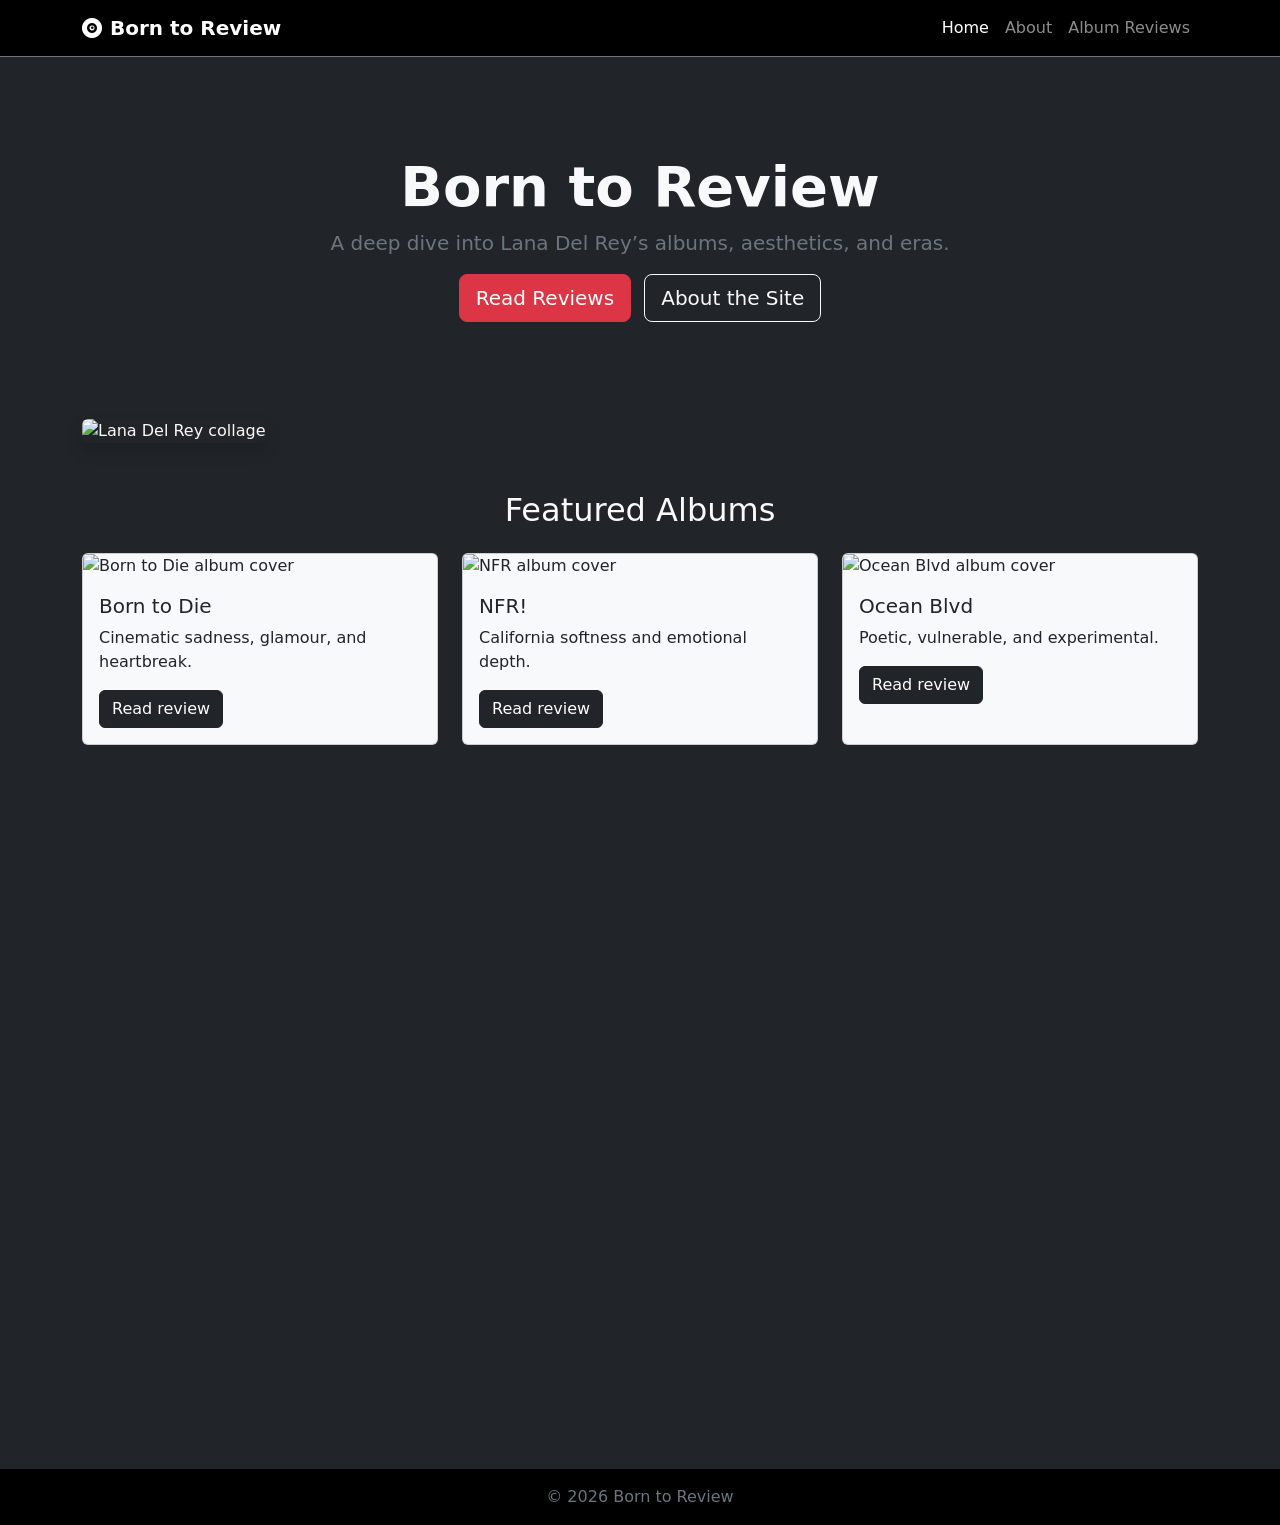
==== bootstrap-website1/index.html @ f9e99f2e "spotify" ====
<!doctype html>
<html lang="en" class="h-100">
<head>
  <meta charset="utf-8">
  <meta name="viewport" content="width=device-width, initial-scale=1">
  <title>Born to Review</title>

  <link href="https://cdn.jsdelivr.net/npm/bootstrap@5.3.8/dist/css/bootstrap.min.css" rel="stylesheet">
  <link rel="stylesheet" href="https://cdn.jsdelivr.net/npm/bootstrap-icons@1.13.1/font/bootstrap-icons.min.css">
</head>

<body class="d-flex flex-column min-vh-100 bg-dark text-light">

  <!-- NAVBAR -->
  <nav class="navbar navbar-expand-lg navbar-dark bg-black border-bottom border-secondary">
    <div class="container">
      <a class="navbar-brand fw-bold" href="index.html">
        <i class="bi bi-vinyl-fill me-2"></i>Born to Review
      </a>

      <button class="navbar-toggler" type="button" data-bs-toggle="collapse" data-bs-target="#navbar">
        <span class="navbar-toggler-icon"></span>
      </button>

      <div class="collapse navbar-collapse" id="navbar">
        <ul class="navbar-nav ms-auto">
          <li class="nav-item"><a class="nav-link active" href="index.html">Home</a></li>
          <li class="nav-item"><a class="nav-link" href="about.html">About</a></li>
          <li class="nav-item"><a class="nav-link" href="eras.html">Album Reviews</a></li>
        </ul>
      </div>
    </div>
  </nav>

  <!-- MAIN -->
  <main class="flex-grow-1">

    <!-- HERO -->
    <section class="py-5 text-center container">
      <div class="row py-lg-5">
        <div class="col-lg-8 mx-auto">
          <h1 class="display-4 fw-bold">Born to Review</h1>
          <p class="lead text-secondary">
            A deep dive into Lana Del Rey’s albums, aesthetics, and eras.
          </p>
          <a href="eras.html" class="btn btn-danger btn-lg me-2">Read Reviews</a>
          <a href="about.html" class="btn btn-outline-light btn-lg">About the Site</a>
        </div>
      </div>
    </section>

    <!-- IMAGE -->
    <section class="container mb-5">
      <img src="images/lana-hero.jpg" class="img-fluid rounded shadow" alt="Lana Del Rey collage">
    </section>

    <!-- CARDS -->
    <section class="container mb-5">
      <h2 class="text-center mb-4">Featured Albums</h2>
      <div class="row g-4">

        <div class="col-md-4">
          <div class="card h-100 bg-light text-dark">
            <img src="images/born-to-die.jpg" class="card-img-top" alt="Born to Die album cover">
            <div class="card-body">
              <h3 class="card-title h5">Born to Die</h3>
              <p class="card-text">Cinematic sadness, glamour, and heartbreak.</p>
              <a href="eras.html#born-to-die" class="btn btn-dark">Read review</a>
            </div>
          </div>
        </div>

        <div class="col-md-4">
          <div class="card h-100 bg-light text-dark">
            <img src="images/nfr.jpg" class="card-img-top" alt="NFR album cover">
            <div class="card-body">
              <h3 class="card-title h5">NFR!</h3>
              <p class="card-text">California softness and emotional depth.</p>
              <a href="eras.html#nfr" class="btn btn-dark">Read review</a>
            </div>
          </div>
        </div>

        <div class="col-md-4">
          <div class="card h-100 bg-light text-dark">
            <img src="images/ocean-blvd.jpg" class="card-img-top" alt="Ocean Blvd album cover">
            <div class="card-body">
              <h3 class="card-title h5">Ocean Blvd</h3>
              <p class="card-text">Poetic, vulnerable, and experimental.</p>
              <a href="eras.html#ocean-blvd" class="btn btn-dark">Read review</a>
            </div>
          </div>
        </div>

      </div>
    </section>

    <!-- VIDEO -->
    <section class="container mb-5">
      <div class="ratio ratio-16x9">
        <iframe src="https://www.youtube.com/embed/o_1aF54DO60" allowfullscreen></iframe>
      </div>
    </section>

  </main>

  <!-- FOOTER -->
  <footer class="mt-auto bg-black text-secondary py-3">
    <div class="container text-center">
      © 2026 Born to Review
    </div>
  </footer>

  <script src="https://cdn.jsdelivr.net/npm/bootstrap@5.3.8/dist/js/bootstrap.bundle.min.js"></script>
</body>
</html>
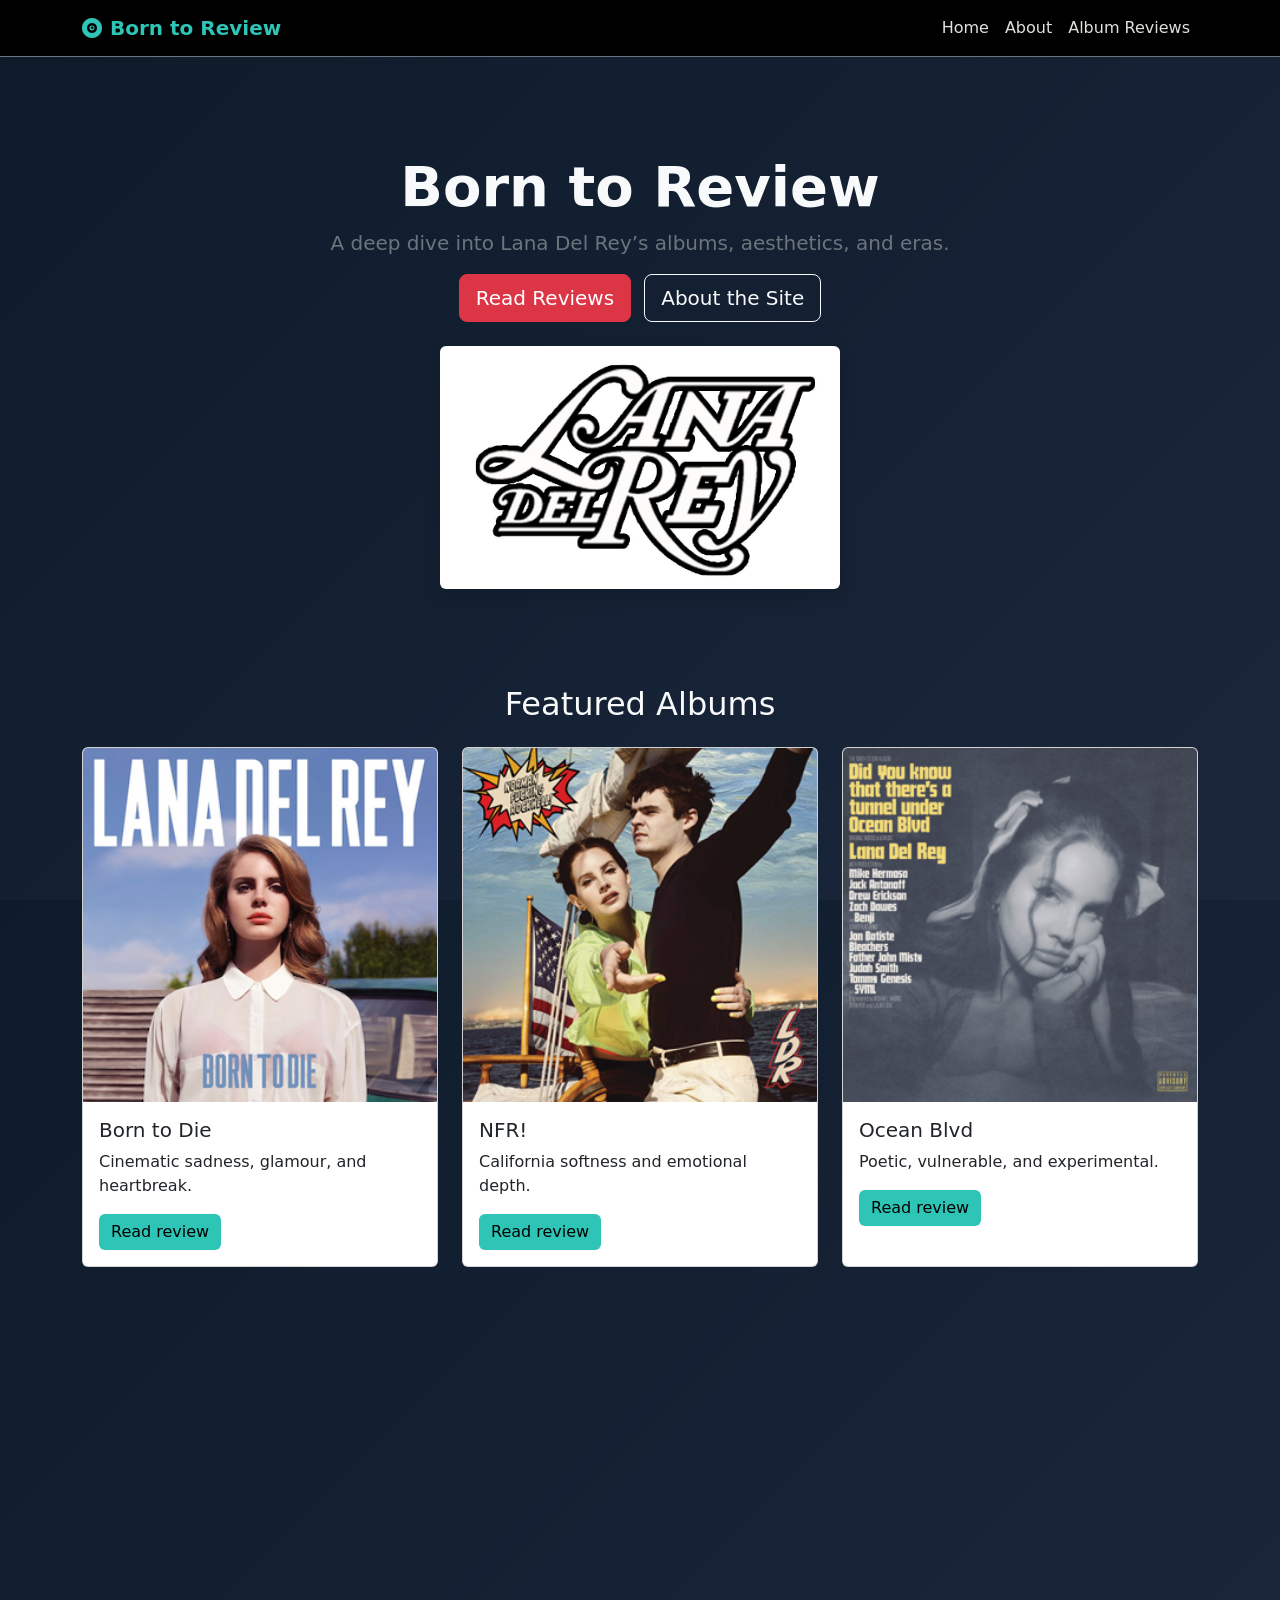
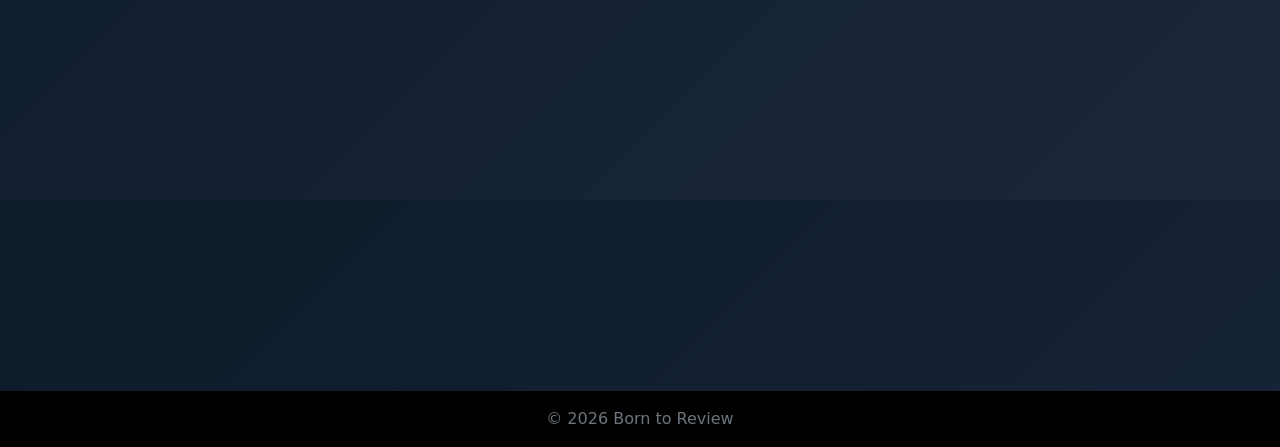
==== commit 5ffe4251: "website stuff" ====
--- a/bootstrap-website1/index.html
+++ b/bootstrap-website1/index.html
@@ -1,6 +1,7 @@
 <!doctype html>
 <html lang="en" class="h-100">
 <head>
+  <link rel="stylesheet" href="styles.css">
   <meta charset="utf-8">
   <meta name="viewport" content="width=device-width, initial-scale=1">
   <title>Born to Review</title>
@@ -24,7 +25,9 @@
 
       <div class="collapse navbar-collapse" id="navbar">
         <ul class="navbar-nav ms-auto">
-          <li class="nav-item"><a class="nav-link active" href="index.html">Home</a></li>
+          <li class="nav-item">
+              <a class="nav-link active" aria-current="page" href="#">Home</a>
+          </li>
           <li class="nav-item"><a class="nav-link" href="about.html">About</a></li>
           <li class="nav-item"><a class="nav-link" href="eras.html">Album Reviews</a></li>
         </ul>
@@ -37,63 +40,74 @@
 
     <!-- HERO -->
     <section class="py-5 text-center container">
-      <div class="row py-lg-5">
-        <div class="col-lg-8 mx-auto">
-          <h1 class="display-4 fw-bold">Born to Review</h1>
-          <p class="lead text-secondary">
-            A deep dive into Lana Del Rey’s albums, aesthetics, and eras.
-          </p>
-          <a href="eras.html" class="btn btn-danger btn-lg me-2">Read Reviews</a>
-          <a href="about.html" class="btn btn-outline-light btn-lg">About the Site</a>
+  <div class="row py-lg-5">
+    <div class="col-lg-8 mx-auto">
+
+      <!-- TITLE -->
+      <h1 class="display-4 fw-bold">Born to Review</h1>
+
+      <!-- SUBTEXT -->
+      <p class="lead text-secondary">
+        A deep dive into Lana Del Rey’s albums, aesthetics, and eras.
+      </p>
+
+      <!-- BUTTONS -->
+      <a href="eras.html" class="btn btn-danger btn-lg me-2">Read Reviews</a>
+      <a href="about.html" class="btn btn-outline-light btn-lg">About the Site</a>
+
+      <!-- IMAGE UNDER BUTTONS -->
+      <div class="mt-4">
+        <img src="images/font.jpg" 
+             class="img-fluid rounded shadow" 
+             alt="Born to Review logo"
+             style="max-width: 400px;">
+      </div>
+
+    </div>
+  </div>
+</section>
+
+    <!-- CARDS -->
+<section class="container mb-5">
+  <h2 class="text-center mb-4">Featured Albums</h2>
+
+  <div class="row g-4">
+
+    <div class="col-md-4">
+      <div class="card h-100">
+        <img src="images/born-to-die.png" class="card-img-top" alt="Born to Die album cover">
+        <div class="card-body">
+          <h3 class="card-title h5">Born to Die</h3>
+          <p class="card-text">Cinematic sadness, glamour, and heartbreak.</p>
+          <a href="eras.html#born-to-die" class="btn btn-green">Read review</a>
         </div>
       </div>
-    </section>
+    </div>
 
-    <!-- IMAGE -->
-    <section class="container mb-5">
-      <img src="images/lana-hero.jpg" class="img-fluid rounded shadow" alt="Lana Del Rey collage">
-    </section>
+    <div class="col-md-4">
+      <div class="card h-100">
+        <img src="images/nfr.png" class="card-img-top" alt="NFR album cover">
+        <div class="card-body">
+          <h3 class="card-title h5">NFR!</h3>
+          <p class="card-text">California softness and emotional depth.</p>
+          <a href="eras.html#nfr" class="btn btn-green">Read review</a>
+        </div>
+      </div>
+    </div>
 
-    <!-- CARDS -->
-    <section class="container mb-5">
-      <h2 class="text-center mb-4">Featured Albums</h2>
-      <div class="row g-4">
+    <div class="col-md-4">
+      <div class="card h-100">
+        <img src="images/ocean-blvd.png" class="card-img-top" alt="Ocean Blvd album cover">
+        <div class="card-body">
+          <h3 class="card-title h5">Ocean Blvd</h3>
+          <p class="card-text">Poetic, vulnerable, and experimental.</p>
+          <a href="eras.html#ocean-blvd" class="btn btn-green">Read review</a>
+        </div>
+      </div>
+    </div>
 
-        <div class="col-md-4">
-          <div class="card h-100 bg-light text-dark">
-            <img src="images/born-to-die.jpg" class="card-img-top" alt="Born to Die album cover">
-            <div class="card-body">
-              <h3 class="card-title h5">Born to Die</h3>
-              <p class="card-text">Cinematic sadness, glamour, and heartbreak.</p>
-              <a href="eras.html#born-to-die" class="btn btn-dark">Read review</a>
-            </div>
-          </div>
-        </div>
-
-        <div class="col-md-4">
-          <div class="card h-100 bg-light text-dark">
-            <img src="images/nfr.jpg" class="card-img-top" alt="NFR album cover">
-            <div class="card-body">
-              <h3 class="card-title h5">NFR!</h3>
-              <p class="card-text">California softness and emotional depth.</p>
-              <a href="eras.html#nfr" class="btn btn-dark">Read review</a>
-            </div>
-          </div>
-        </div>
-
-        <div class="col-md-4">
-          <div class="card h-100 bg-light text-dark">
-            <img src="images/ocean-blvd.jpg" class="card-img-top" alt="Ocean Blvd album cover">
-            <div class="card-body">
-              <h3 class="card-title h5">Ocean Blvd</h3>
-              <p class="card-text">Poetic, vulnerable, and experimental.</p>
-              <a href="eras.html#ocean-blvd" class="btn btn-dark">Read review</a>
-            </div>
-          </div>
-        </div>
-
-      </div>
-    </section>
+  </div>
+</section>
 
     <!-- VIDEO -->
     <section class="container mb-5">
--- a/bootstrap-website1/styles.css
+++ b/bootstrap-website1/styles.css
@@ -0,0 +1,90 @@
+
+:root {
+  --dark-blue: #0d1b2a;
+  --blue-accent: #1b263b;
+  --green-accent: #2ec4b6;
+  --purple-accent: #7b2cbf;
+  --light-text: #e0e1dd;
+}
+
+body {
+  background: linear-gradient(135deg, var(--dark-blue), var(--blue-accent));
+  color: var(--light-text);
+}
+
+.navbar {
+  background-color: var(--dark-blue) !important;
+  border-bottom: 1px solid var(--green-accent);
+}
+
+.navbar-brand {
+  color: var(--green-accent) !important;
+}
+
+.nav-link {
+  color: var(--light-text) !important;
+}
+
+.nav-link:hover {
+  color: var(--purple-accent) !important;
+}
+
+
+.btn-danger {
+  background-color: var(--purple-accent);
+  border: none;
+}
+
+.btn-danger:hover {
+  background-color: #5a189a;
+}
+
+.btn-outline-light {
+  border-color: var(--green-accent);
+  color: var(--green-accent);
+}
+
+.btn-outline-light:hover {
+  background-color: var(--green-accent);
+  color: black;
+}
+
+
+.card {
+  background-color: var(--blue-accent);
+  color: var(--light-text);
+  border: 1px solid var(--purple-accent);
+}
+
+.card .btn {
+  background-color: var(--green-accent);
+  color: black;
+  border: none;
+}
+
+.card .btn:hover {
+  background-color: var(--purple-accent);
+  color: white;
+}
+
+
+.accordion-button {
+  background-color: var(--blue-accent);
+  color: var(--light-text);
+}
+
+.accordion-button:not(.collapsed) {
+  background-color: var(--purple-accent);
+  color: white;
+}
+
+.accordion-body {
+  background-color: var(--dark-blue);
+  color: var(--light-text);
+}
+
+
+footer {
+  background-color: var(--dark-blue);
+  color: var(--green-accent);
+}
